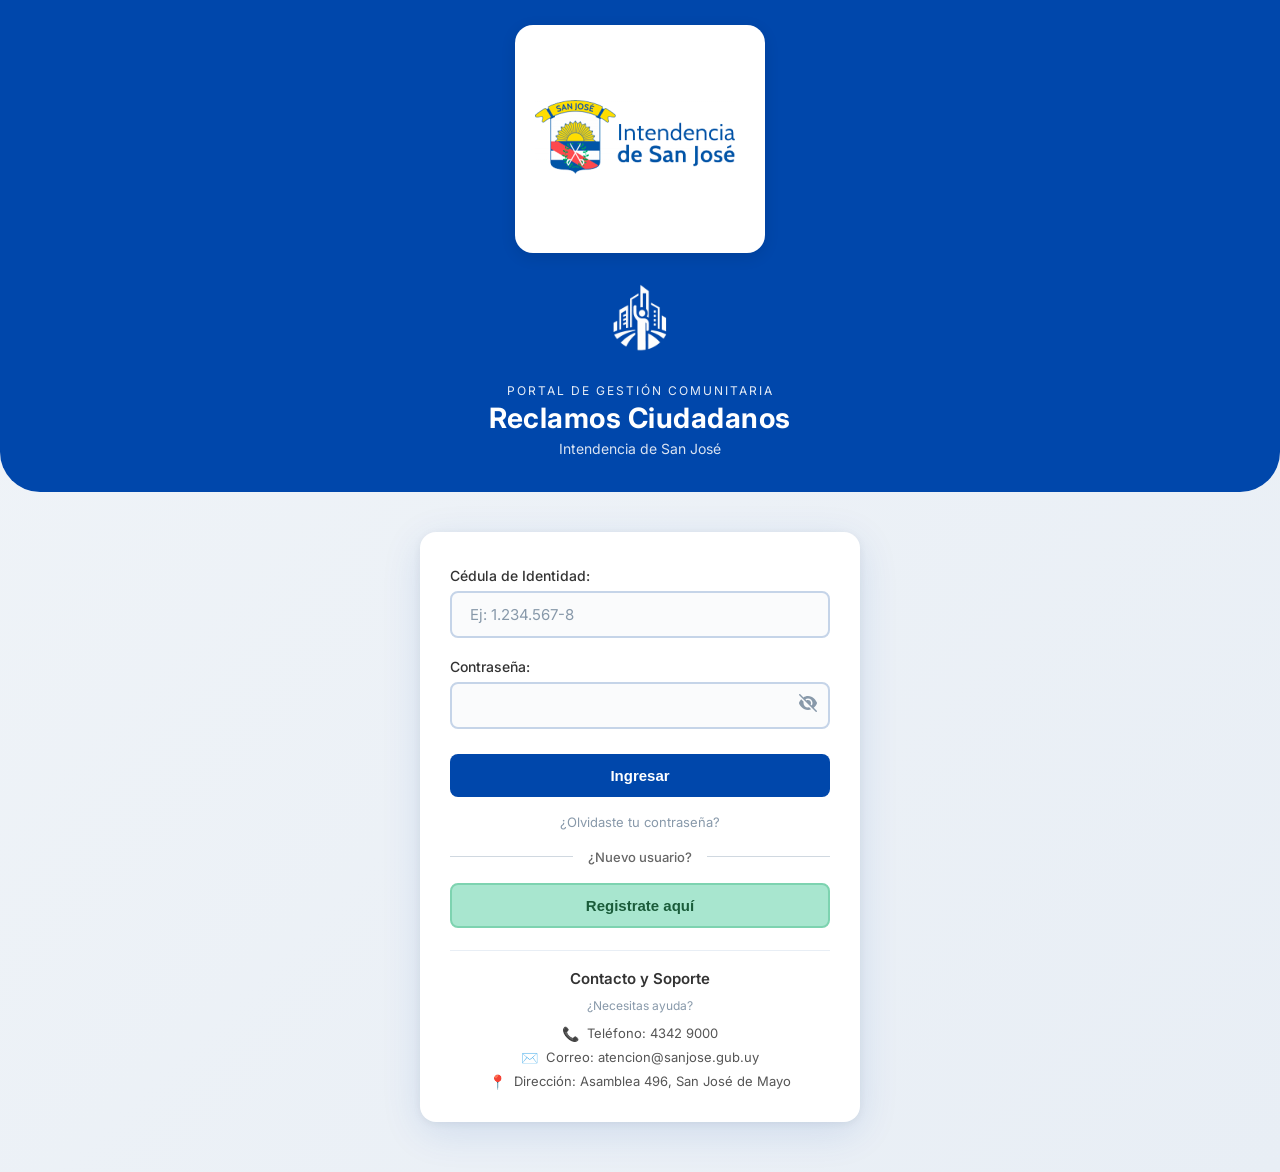
==== src/frontend/index.html @ ecad9d40 "Agregar portal de reclamos ciudadanos." ====
<!DOCTYPE html>
<html lang="es">
    <head>
        <meta charset="UTF-8">
        <meta name="viewport" content="width=device-width, initial-scale=1.0">
        <title>Portal de Gesti&oacute;n Comunitaria - Reclamos Ciudadanos</title>
        <link href="https://fonts.googleapis.com/css2?family=Inter:wght@300;400;500;600;700&display=swap" rel="stylesheet">
        <link rel="stylesheet" href="/src/frontend/style.css">
        <link rel="icon" href="/src/frontend/assets/imgs/logo_reclamos.png">
    </head>

    <body>

        <!-- HEADER UNICO CON TODO CENTRADO VERTICALMENTE -->
        <div class="header">
            <div class="header-inner">

                <!-- Arriba: Logo Intendencia de San Jose -->
                <div class="logo-left">
                    <div class="logo-intendencia"></div>
                </div>

                <!-- En el medio: Logo Comunitario -->
                <div class="logo-center">
                    <div class="logo-reclamos"></div>
                </div>

                <!-- Abajo: Texto Reclamos Ciudadanos -->
                <div class="header-text">
                    <div class="subtitle">Portal de Gesti&oacute;n Comunitaria</div>
                    <h1>Reclamos Ciudadanos</h1>
                    <div class="institution">Intendencia de San Jos&eacute;</div>
                </div>

            </div>
        </div>

        <!-- MAIN CARD -->
        <div class="main-container">
            <div class="card">
                <form id="loginForm" onsubmit="event.preventDefault(); handleLogin();">

                    <div class="form-group">
                        <label for="cedula">C&eacute;dula de Identidad:</label>
                        <div class="input-wrapper">
                            <input
                                type="text"
                                id="cedula"
                                placeholder=" Ej: 1.234.567-8"
                                maxlength="12"
                                autocomplete="off"
                            >
                        </div>
                    </div>

                    <div class="form-group">
                        <label for="password">Contrase&ntilde;a:</label>
                        <div class="input-wrapper">
                            <input
                                type="password"
                                id="password"
                                placeholder=""
                                autocomplete="current-password"
                            >
                            <span class="password-toggle" id="togglePassword" onclick="togglePassword()">
                                <svg
                                    xmlns="http://www.w3.org/2000/svg"
                                    viewBox="0 0 640 640"
                                    width="20px"
                                    height="20px"
                                    fill="currentColor"
                                >
                                    <path d="M73 39.1C63.6 29.7 48.4 29.7 39.1 39.1C29.8 48.5 29.7 63.7 39 73.1L567 601.1C576.4 610.5 591.6 610.5 600.9 601.1C610.2 591.7 610.3 576.5 600.9 567.2L504.5 470.8C507.2 468.4 509.9 466 512.5 463.6C559.3 420.1 590.6 368.2 605.5 332.5C608.8 324.6 608.8 315.8 605.5 307.9C590.6 272.2 559.3 220.2 512.5 176.8C465.4 133.1 400.7 96.2 319.9 96.2C263.1 96.2 214.3 114.4 173.9 140.4L73 39.1zM236.5 202.7C260 185.9 288.9 176 320 176C399.5 176 464 240.5 464 320C464 351.1 454.1 379.9 437.3 403.5L402.6 368.8C415.3 347.4 419.6 321.1 412.7 295.1C399 243.9 346.3 213.5 295.1 227.2C286.5 229.5 278.4 232.9 271.1 237.2L236.4 202.5zM357.3 459.1C345.4 462.3 332.9 464 320 464C240.5 464 176 399.5 176 320C176 307.1 177.7 294.6 180.9 282.7L101.4 203.2C68.8 240 46.4 279 34.5 307.7C31.2 315.6 31.2 324.4 34.5 332.3C49.4 368 80.7 420 127.5 463.4C174.6 507.1 239.3 544 320.1 544C357.4 544 391.3 536.1 421.6 523.4L357.4 459.2z"/>
                                </svg>
                            </span>
                        </div>
                    </div>

                    <button type="submit" class="btn-primary">Ingresar</button>

                </form>

                <div class="forgot-password">
                    <a href="#">&iquest;Olvidaste tu contrase&ntilde;a?</a>
                </div>

                <div class="divider">
                    <span>&iquest;Nuevo usuario?</span>
                </div>

                <button class="btn-register" onclick="handleRegister()">Registrate aqu&iacute;</button>

                <!-- Contacto y Soporte -->
                <div class="contact-section">
                    <div class="contact-title">Contacto y Soporte</div>
                    <div class="contact-subtitle">&iquest;Necesitas ayuda?</div>

                    <div class="contact-item">
                        <span class="icon">&#128222;</span>
                        <span>Tel&eacute;fono: 4342 9000</span>
                    </div>

                    <div class="contact-item">
                        <span class="icon">&#9993;&#65039;</span>
                        <span>Correo: atencion@sanjose.gub.uy</span>
                    </div>

                    <div class="contact-item">
                        <span class="icon">&#128205;</span>
                        <span>Direcci&oacute;n: Asamblea 496, San Jos&eacute; de Mayo</span>
                    </div>

                </div>

            </div>
        </div>

        <script src="script.js" type="text/javascript"></script>

    </body>
</html>
---- src/frontend/style.css ----
/* ===== GLOBAL ===== */
* {
    margin: 0;
    padding: 0;
    box-sizing: border-box;
}

body {
    font-family: 'Inter', -apple-system, BlinkMacSystemFont, 'Segoe UI', Roboto, sans-serif;
    background: linear-gradient(135deg, #f0f4f8 0%, #e8eef5 100%);
    min-height: 100vh;
    display: flex;
    flex-direction: column;
    align-items: center;
    overflow-x: hidden;
}


/* ===== HEADER ÚNICO CON CURVA INFERIOR ===== */
.header {
    width: 100%;
    background: #0047AB;
    border-radius: 0 0 40px 40px;
    position: relative;
    z-index: 1;
    padding: 25px 0 35px 0;
}

.header-inner {
    max-width: 900px;
    margin: 0 auto;
    display: flex;
    flex-direction: column;
    align-items: center;
    justify-content: center;
    padding: 0 30px;
    text-align: center;
    gap: 15px;
}

/* Logo Izquierdo: Intendencia de San José */
.logo-left {
    display: flex;
    align-items: center;
    background: white;
    border-radius: 18px;
    padding: 12px 20px 16px 20px;
    box-shadow: 0 4px 15px rgba(0, 0, 0, 0.1);
}

.logo-left .logo-intendencia {
    width: 200px;
    height: 200px;
    margin-right: 10px;
    flex-shrink: 0;
    background-image: url('./assets/imgs/logo_intendencia.png');
    background-position: center;
    background-repeat: no-repeat;
    background-size: contain;
}

.logo-left-text {
    display: flex;
    flex-direction: column;
    line-height: 1.3;
    text-align: left;
}

.logo-left-text .line1 {
    font-size: 14px;
    font-weight: 600;
    color: #333;
}

.logo-left-text .line2 {
    font-size: 14px;
    font-weight: 600;
    color: #333;
}

/* Centro: Logo Comunitario */
.logo-center {
    display: flex;
    align-items: center;
    justify-content: center;
}

.logo-center .logo-reclamos {
    width: 100px;
    height: 100px;
    background-image: url('./assets/imgs/logo_reclamos.png');
    background-position: center;
    background-repeat: no-repeat;
    background-size: contain;
}

/* Inferior: Texto */
.header-text {
    text-align: center;
    color: white;
    display: flex;
    flex-direction: column;
    align-items: center;
    gap: 4px;
}

.header-text .subtitle {
    font-size: 12px;
    font-weight: 400;
    letter-spacing: 2px;
    text-transform: uppercase;
    opacity: 0.9;
}

.header-text h1 {
    font-size: 28px;
    font-weight: 700;
    letter-spacing: 0.5px;
    line-height: 1.2;
}

.header-text .institution {
    font-size: 14px;
    font-weight: 400;
    opacity: 0.85;
}


/* ===== MAIN CARD ===== */
.main-container {
    width: 100%;
    max-width: 480px;
    padding: 0 20px;
    margin-top: 40px;
    position: relative;
    z-index: 2;
    margin-bottom: 50px;
}

.card {
    background: white;
    border-radius: 16px;
    box-shadow: 0 10px 40px rgba(0, 71, 171, 0.12), 0 2px 8px rgba(0, 0, 0, 0.06);
    padding: 35px 30px 25px 30px;
    width: 100%;
}


/* ===== FORM STYLES ===== */
.form-group {
    margin-bottom: 20px;
}

.form-group label {
    display: block;
    font-size: 14px;
    font-weight: 500;
    color: #333;
    margin-bottom: 7px;
}

.input-wrapper {
    position: relative;
}

.input-wrapper input {
    width: 100%;
    padding: 12px 14px;
    border: 2px solid #c5d4e8;
    border-radius: 8px;
    font-size: 15px;
    font-family: inherit;
    color: #333;
    background: #fafbfc;
    transition: all 0.2s ease;
}

.input-wrapper input:focus {
    outline: none;
    border-color: #0047AB;
    background: white;
    box-shadow: 0 0 0 3px rgba(0, 71, 171, 0.08);
}

.input-wrapper input::placeholder {
    color: #8899aa;
}

.password-toggle {
    position: absolute;
    right: 12px;
    top: 50%;
    transform: translateY(-50%);
    cursor: pointer;
    color: #8899aa;
    font-size: 17px;
    user-select: none;
    transition: color 0.2s;
}

.password-toggle:hover {
    color: #0047AB;
}


/* ===== BUTTONS ===== */
.btn-primary {
    width: 100%;
    padding: 13px;
    background: #0047AB;
    color: white;
    border: none;
    border-radius: 8px;
    font-size: 15px;
    font-weight: 600;
    cursor: pointer;
    transition: all 0.2s ease;
    margin-top: 5px;
}

.btn-primary:hover {
    background: #003d91;
    transform: translateY(-1px);
    box-shadow: 0 4px 12px rgba(0, 71, 171, 0.25);
}

.btn-register {
    width: 100%;
    padding: 12px;
    background: #a8e6cf;
    color: #1a5c3a;
    border: 2px solid #7dd3b0;
    border-radius: 8px;
    font-size: 15px;
    font-weight: 600;
    cursor: pointer;
    transition: all 0.2s ease;
}

.btn-register:hover {
    background: #8fd9b8;
    transform: translateY(-1px);
    box-shadow: 0 4px 12px rgba(125, 211, 176, 0.3);
}


/* ===== DIVIDERS AND LINKS ===== */
.forgot-password {
    text-align: center;
    margin-top: 14px;
    margin-bottom: 18px;
}

.forgot-password a {
    color: #8899aa;
    font-size: 13px;
    text-decoration: none;
    transition: color 0.2s;
}

.forgot-password a:hover {
    color: #0047AB;
}

.divider {
    display: flex;
    align-items: center;
    margin: 18px 0;
}

.divider::before,
.divider::after {
    content: '';
    flex: 1;
    height: 1px;
    background: #d0d8e0;
}

.divider span {
    padding: 0 15px;
    color: #666;
    font-size: 13px;
    font-weight: 500;
}


/* ===== CONTACT SECTION ===== */
.contact-section {
    margin-top: 22px;
    padding-top: 18px;
    border-top: 1px solid #e8eef5;
}

.contact-title {
    text-align: center;
    font-size: 15px;
    font-weight: 600;
    color: #333;
    margin-bottom: 10px;
}

.contact-subtitle {
    text-align: center;
    font-size: 12px;
    color: #8899aa;
    margin-bottom: 12px;
}

.contact-item {
    display: flex;
    align-items: center;
    justify-content: center;
    gap: 8px;
    margin-bottom: 7px;
    font-size: 13px;
    color: #555;
}

.contact-item .icon {
    font-size: 14px;
    color: #0047AB;
}


/* ===== RESPONSIVE - TABLET ===== */
@media (max-width: 768px) {
    .header {
        border-radius: 0 0 30px 30px;
        padding: 20px 0 28px 0;
    }

    .header-inner {
        padding: 0 20px;
        gap: 12px;
    }

    .logo-left {
        padding: 10px 16px 14px 16px;
        border-radius: 16px;
    }

    .logo-left svg {
        width: 42px;
        height: 42px;
    }

    .logo-left-text .line1,
    .logo-left-text .line2 {
        font-size: 12px;
    }

    .logo-center svg {
        width: 85px;
        height: 85px;
    }

    .header-text h1 {
        font-size: 22px;
    }

    .header-text .subtitle {
        font-size: 10px;
        letter-spacing: 1.5px;
    }

    .header-text .institution {
        font-size: 12px;
    }

    .main-container {
        margin-top: 30px;
        margin-bottom: 40px;
    }

    .card {
        padding: 28px 22px 22px 22px;
    }
}

/* ===== RESPONSIVE - MOBILE ===== */
@media (max-width: 480px) {
    .header {
        border-radius: 0 0 25px 25px;
        padding: 15px 0 22px 0;
    }

    .header-inner {
        padding: 0 15px;
        gap: 10px;
    }

    .logo-left {
        padding: 8px 14px 12px 14px;
        border-radius: 14px;
    }

    .logo-left svg {
        width: 38px;
        height: 38px;
        margin-right: 8px;
    }

    .logo-left-text .line1,
    .logo-left-text .line2 {
        font-size: 11px;
    }

    .logo-center svg {
        width: 70px;
        height: 70px;
    }

    .header-text h1 {
        font-size: 18px;
    }

    .header-text .subtitle {
        font-size: 9px;
        letter-spacing: 1px;
    }

    .header-text .institution {
        font-size: 11px;
    }

    .main-container {
        margin-top: 25px;
        margin-bottom: 30px;
    }

    .card {
        padding: 22px 18px 18px 18px;
        border-radius: 12px;
    }

    .form-group label {
        font-size: 13px;
    }

    .input-wrapper input {
        padding: 11px 12px;
        font-size: 14px;
    }

    .btn-primary,
    .btn-register {
        padding: 12px;
        font-size: 14px;
    }
}

/* ===== RESPONSIVE - SMALL PHONES ===== */
@media (max-width: 360px) {
    .header-text h1 {
        font-size: 16px;
    }

    .logo-center svg {
        width: 60px;
        height: 60px;
    }

    .card {
        padding: 18px 14px 14px 14px;
    }
}
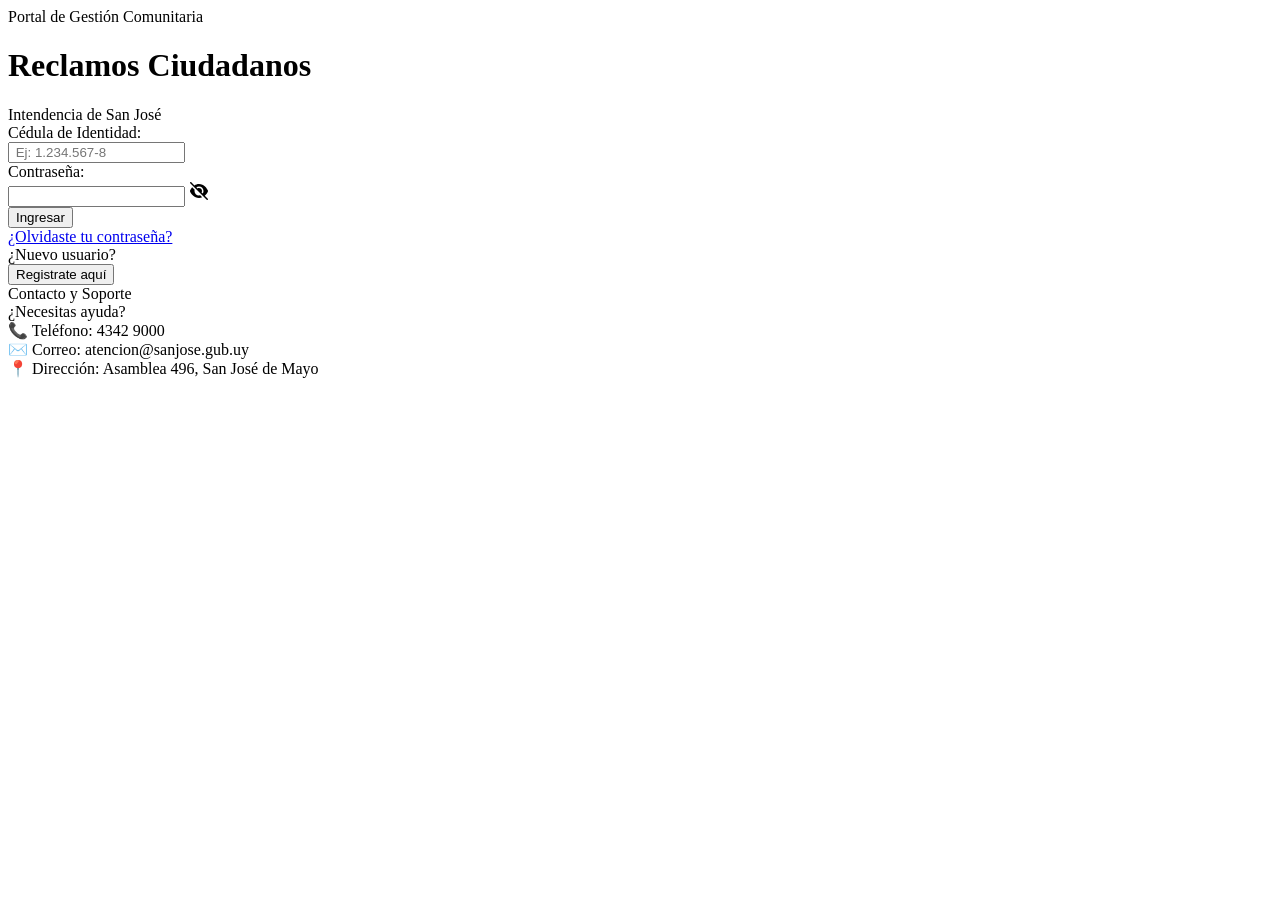
==== commit b5578aa8: "Actualizar rutas de estilos y favicon en index.html" ====
--- a/src/frontend/index.html
+++ b/src/frontend/index.html
@@ -5,8 +5,8 @@
         <meta name="viewport" content="width=device-width, initial-scale=1.0">
         <title>Portal de Gesti&oacute;n Comunitaria - Reclamos Ciudadanos</title>
         <link href="https://fonts.googleapis.com/css2?family=Inter:wght@300;400;500;600;700&display=swap" rel="stylesheet">
-        <link rel="stylesheet" href="/src/frontend/style.css">
-        <link rel="icon" href="/src/frontend/assets/imgs/logo_reclamos.png">
+        <link rel="stylesheet" href="/proyecto-utu-2026/src/frontend/style.css">
+        <link rel="icon" href="/proyecto-utu-2026/src/frontend/assets/imgs/logo_reclamos.png">
     </head>
 
     <body>
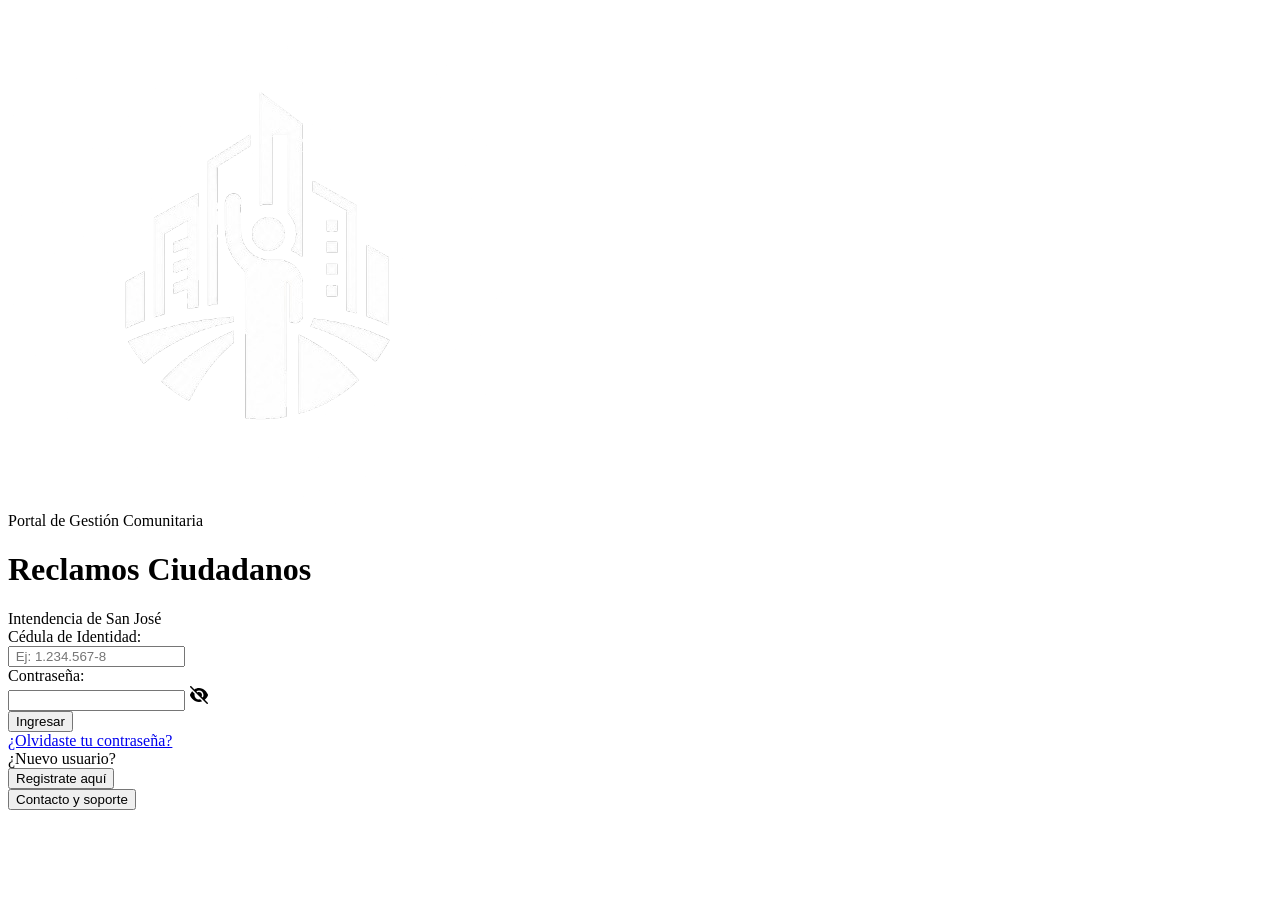
==== commit 08efaa07: "Actualizar estilos y estructura en index.html y script.js; agregar sección de soporte en style.css" ====
--- a/src/frontend/index.html
+++ b/src/frontend/index.html
@@ -2,7 +2,7 @@
 <html lang="es">
     <head>
         <meta charset="UTF-8">
-        <meta name="viewport" content="width=device-width, initial-scale=1.0">
+        <meta name="viewport" content="width=device-width, initial-scale=1.0, viewport-fit=cover">
         <title>Portal de Gesti&oacute;n Comunitaria - Reclamos Ciudadanos</title>
         <link href="https://fonts.googleapis.com/css2?family=Inter:wght@300;400;500;600;700&display=swap" rel="stylesheet">
         <link rel="stylesheet" href="/proyecto-utu-2026/src/frontend/style.css">
@@ -13,16 +13,13 @@
 
         <!-- HEADER UNICO CON TODO CENTRADO VERTICALMENTE -->
         <div class="header">
-            <div class="header-inner">
-
-                <!-- Arriba: Logo Intendencia de San Jose -->
-                <div class="logo-left">
-                    <div class="logo-intendencia"></div>
-                </div>
+            <div class="header-inner d-flex flex-column flex-md-row align-items-center justify-content-center text-center gap-4" >
 
                 <!-- En el medio: Logo Comunitario -->
                 <div class="logo-center">
-                    <div class="logo-reclamos"></div>
+                    <img src="./assets/imgs/logo_reclamos.png" 
+                    class="logo-reclamos img-fluid"
+                    alt="Logo Reclamos">
                 </div>
 
                 <!-- Abajo: Texto Reclamos Ciudadanos -->
@@ -90,26 +87,37 @@
 
                 <button class="btn-register" onclick="handleRegister()">Registrate aqu&iacute;</button>
 
-                <!-- Contacto y Soporte -->
-                <div class="contact-section">
-                    <div class="contact-title">Contacto y Soporte</div>
-                    <div class="contact-subtitle">&iquest;Necesitas ayuda?</div>
+                <div class="support-section">
+                    <button
+                        type="button"
+                        class="btn-support"
+                        id="supportToggle"
+                        aria-expanded="false"
+                        aria-controls="supportPanel"
+                        onclick="toggleSupport()"
+                    >
+                        Contacto y soporte
+                    </button>
 
-                    <div class="contact-item">
-                        <span class="icon">&#128222;</span>
-                        <span>Tel&eacute;fono: 4342 9000</span>
+                    <div class="contact-section" id="supportPanel" hidden>
+                        <div class="contact-title">&iquest;Necesitas ayuda?</div>
+
+                        <div class="contact-item">
+                            <span class="icon">&#128222;</span>
+                            <span>Tel&eacute;fono: 4342 9000</span>
+                        </div>
+
+                        <div class="contact-item">
+                            <span class="icon">&#9993;&#65039;</span>
+                            <span>Correo: atencion@sanjose.gub.uy</span>
+                        </div>
+
+                        <div class="contact-item">
+                            <span class="icon">&#128205;</span>
+                            <span>Direcci&oacute;n: Asamblea 496, San Jos&eacute; de Mayo</span>
+                        </div>
+
                     </div>
-
-                    <div class="contact-item">
-                        <span class="icon">&#9993;&#65039;</span>
-                        <span>Correo: atencion@sanjose.gub.uy</span>
-                    </div>
-
-                    <div class="contact-item">
-                        <span class="icon">&#128205;</span>
-                        <span>Direcci&oacute;n: Asamblea 496, San Jos&eacute; de Mayo</span>
-                    </div>
-
                 </div>
 
             </div>
